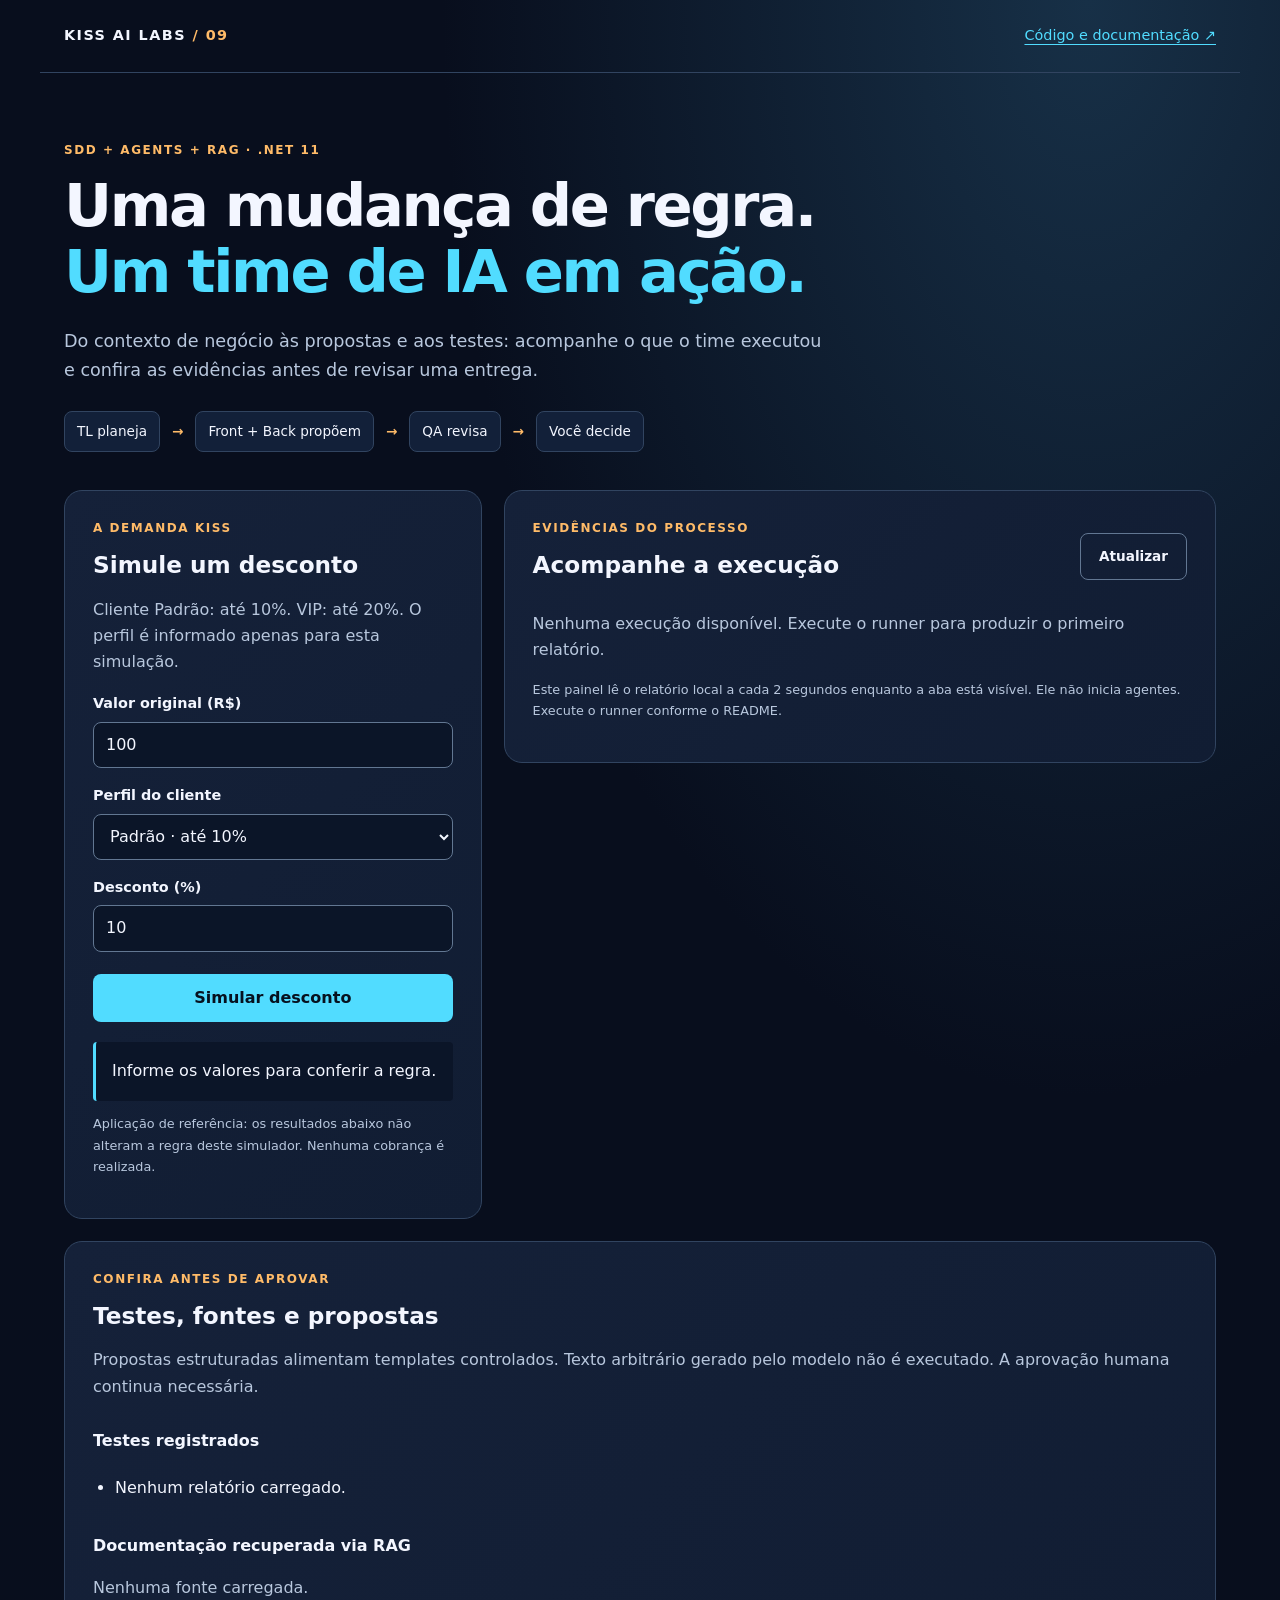
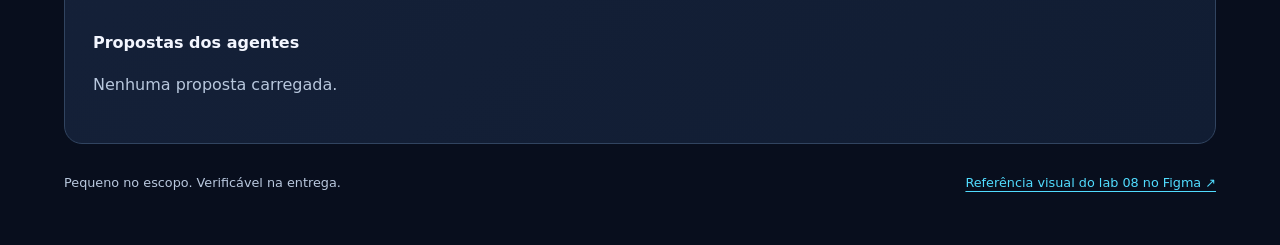
==== 09-ai-squad/app/wwwroot/index.html @ a203a57a "lab09" ====
<!doctype html>
<html lang="pt-BR">
<head><meta charset="utf-8"><meta name="viewport" content="width=device-width,initial-scale=1"><title>KISS AI Squad · Lab 09</title><link rel="stylesheet" href="styles.css"><script src="app.js" defer></script></head>
<body>
<a class="skip" href="#main">Pular para o conteúdo</a>
<header class="top"><a class="brand" href="https://ueidesantos.github.io/kiss-ai-labs/">KISS AI LABS <span>/ 09</span></a><a href="https://github.com/ueidesantos/kiss-ai-labs/tree/main/09-ai-squad">Código e documentação ↗</a></header>
<main id="main">
<section class="hero"><p class="eyebrow">SDD + AGENTS + RAG · .NET 11</p><h1>Uma mudança de regra.<br><span>Um time de IA em ação.</span></h1><p class="intro">Do contexto de negócio às propostas e aos testes: acompanhe o que o time executou e confira as evidências antes de revisar uma entrega.</p><div class="flow" aria-label="Fluxo do time"><span>TL planeja</span><b aria-hidden="true">→</b><span>Front + Back propõem</span><b aria-hidden="true">→</b><span>QA revisa</span><b aria-hidden="true">→</b><span>Você decide</span></div></section>
<div class="columns">
<section class="card simulator" aria-labelledby="sim-title"><p class="eyebrow">A DEMANDA KISS</p><h2 id="sim-title">Simule um desconto</h2><p>Cliente Padrão: até 10%. VIP: até 20%. O perfil é informado apenas para esta simulação.</p>
<form id="discount-form"><label for="amount">Valor original (R$)</label><input id="amount" name="amount" type="number" inputmode="decimal" min="0.01" max="1000000000" step="0.01" value="100" required><label for="customer-type">Perfil do cliente</label><select id="customer-type" name="customerType"><option value="standard">Padrão · até 10%</option><option value="vip">VIP · até 20%</option></select><label for="discount">Desconto (%)</label><input id="discount" name="discount" type="number" inputmode="decimal" min="0" max="20" step="0.01" value="10" required><button type="submit" id="simulate">Simular desconto</button></form>
<div id="result" class="result" role="status" aria-live="polite" aria-atomic="true">Informe os valores para conferir a regra.</div><p class="note">Aplicação de referência: os resultados abaixo não alteram a regra deste simulador. Nenhuma cobrança é realizada.</p></section>
<section class="card" aria-labelledby="run-title"><div class="section-heading"><div><p class="eyebrow">EVIDÊNCIAS DO PROCESSO</p><h2 id="run-title">Acompanhe a execução</h2></div><button id="refresh" class="secondary" type="button">Atualizar</button></div><p id="run-message" role="status" aria-live="polite">Consultando execução…</p><div id="run-content" hidden><div class="badges"><span id="mode" class="badge"></span><span id="run-status" class="badge"></span></div><p id="mode-explanation" class="note"></p><dl class="metrics"><div><dt>Chamadas ao modelo</dt><dd id="model-calls">—</dd></div><div><dt>Tokens informados</dt><dd id="tokens">—</dd></div><div><dt>Correções</dt><dd id="corrections">—</dd></div></dl><ol id="events" class="events" aria-label="Eventos registrados"></ol></div><p class="note">Este painel lê o relatório local a cada 2 segundos enquanto a aba está visível. Ele não inicia agentes. Execute o runner conforme o README.</p></section>
</div>
<section class="card evidence" aria-labelledby="evidence-title"><p class="eyebrow">CONFIRA ANTES DE APROVAR</p><h2 id="evidence-title">Testes, fontes e propostas</h2><p>Propostas estruturadas alimentam templates controlados. Texto arbitrário gerado pelo modelo não é executado. A aprovação humana continua necessária.</p><h3>Testes registrados</h3><ul id="tests" class="test-list"><li>Nenhum relatório carregado.</li></ul><h3>Documentação recuperada via RAG</h3><div id="sources"><p>Nenhuma fonte carregada.</p></div><h3>Propostas dos agentes</h3><div id="proposals"><p>Nenhuma proposta carregada.</p></div></section>
<footer><span>Pequeno no escopo. Verificável na entrega.</span><a href="https://www.figma.com/community/file/1691245874203095002/kissproject-4-codex">Referência visual do lab 08 no Figma ↗</a></footer>
</main></body></html>
---- 09-ai-squad/app/wwwroot/styles.css ----
:root{color-scheme:dark;--bg:#080e1d;--panel:#111d33;--line:#314460;--text:#f3f6ff;--muted:#b8c7dd;--cyan:#51dcff;--amber:#ffbb68;--red:#ffacb5;--green:#9be2b4;font-family:system-ui,-apple-system,BlinkMacSystemFont,"Segoe UI",sans-serif}*{box-sizing:border-box}body{margin:0;background:radial-gradient(ellipse at 85% 0,#173047 0,transparent 42%),var(--bg);color:var(--text);line-height:1.65}a{color:var(--cyan);text-underline-offset:4px}a:hover{color:var(--text)}.top,main{max-width:1200px;margin:auto;padding:24px}.top{display:flex;justify-content:space-between;gap:20px;border-bottom:1px solid var(--line);font-size:.9rem}.brand{font-weight:800;letter-spacing:.1em;text-decoration:none;color:var(--text)}.brand span{color:var(--amber)}.hero{padding:44px 0 38px}.eyebrow{font-size:.75rem;font-weight:800;letter-spacing:.13em;color:var(--amber);margin:0 0 12px}h1{font-size:clamp(2.1rem,5vw,3.7rem);line-height:1.12;letter-spacing:-.04em;margin:0 0 22px}h1 span{color:var(--cyan)}.intro{max-width:760px;color:var(--muted);font-size:1.1rem}.flow{display:flex;align-items:center;flex-wrap:wrap;gap:12px;margin-top:26px;font-size:.85rem}.flow span{border:1px solid var(--line);border-radius:8px;padding:8px 12px;background:#122039}.flow b{color:var(--amber)}.columns{display:grid;grid-template-columns:minmax(260px,.85fr) minmax(0,1.45fr);gap:22px;align-items:start}.card{border:1px solid var(--line);border-radius:18px;padding:28px;background:linear-gradient(135deg,#152139,var(--panel));min-width:0}.card p{color:var(--muted)}.card .eyebrow{color:var(--amber)}h2{font-size:1.45rem;line-height:1.3;margin:0 0 14px}h3{font-size:1rem;margin-top:28px}label{display:block;margin:16px 0 6px;font-size:.9rem;font-weight:600}input,select,button{font:inherit}input,select{width:100%;min-height:46px;background:#0b1528;border:1px solid #627792;border-radius:8px;color:var(--text);padding:9px 12px}button{border:0;border-radius:8px;background:var(--cyan);color:#06111f;font-weight:750;padding:11px 18px;cursor:pointer}form button{width:100%;margin-top:22px}button:disabled{opacity:.65;cursor:wait}button:hover:not(:disabled){filter:brightness(1.12)}:focus-visible{outline:3px solid var(--amber);outline-offset:4px}.secondary{background:transparent;border:1px solid #627792;color:var(--text);font-size:.85rem}.result{margin-top:20px;padding:16px;background:#0b1528;border-left:3px solid var(--cyan);border-radius:4px;white-space:pre-line}.result.error{border-color:var(--red);color:var(--red)}.note{font-size:.8rem}.section-heading{display:flex;align-items:center;justify-content:space-between;gap:16px}.badges{display:flex;gap:8px;flex-wrap:wrap}.badge{font-size:.8rem;border:1px solid #627792;padding:3px 10px;border-radius:100px;color:var(--cyan)}.metrics{display:grid;grid-template-columns:repeat(3,1fr);gap:12px;margin:20px 0}.metrics div{background:#0b1528;padding:12px;border-radius:8px}.metrics dt{font-size:.7rem;color:var(--muted)}.metrics dd{margin:4px 0 0;font-size:1.4rem;color:var(--amber);overflow-wrap:anywhere}.events{list-style:none;padding:0;margin:0}.events li{border-left:2px solid var(--line);padding:8px 0 14px 18px;margin-left:6px;overflow-wrap:anywhere}.event-role{color:var(--cyan);font-size:.85rem;font-weight:750}.event-time{font-size:.75rem;color:var(--muted);margin-left:10px}.events p{margin:4px 0}.evidence{margin-top:22px}.test-list{padding-left:22px}.test-list li{padding:4px 0;overflow-wrap:anywhere}.passed{color:var(--green)}.failed{color:var(--red)}details{margin:10px 0;border:1px solid var(--line);border-radius:8px;padding:12px 16px}summary{cursor:pointer;overflow-wrap:anywhere}pre{white-space:pre-wrap;overflow-wrap:anywhere;font-size:.85rem;color:var(--muted)}.source-meta{font-size:.75rem;overflow-wrap:anywhere}footer{padding:28px 0;display:flex;justify-content:space-between;flex-wrap:wrap;gap:16px;color:var(--muted);font-size:.8rem}.skip{position:absolute;top:-100px;left:16px;padding:12px;background:var(--panel);z-index:2}.skip:focus{top:10px}[hidden]{display:none!important}@media(max-width:760px){.columns{grid-template-columns:1fr}.top,main{padding:20px}.top{flex-wrap:wrap}.hero{padding:30px 0}.card{padding:22px}.metrics{gap:8px}.section-heading{align-items:flex-start}.flow{gap:8px;font-size:.75rem}}@media(prefers-reduced-motion:reduce){*{scroll-behavior:auto!important}}
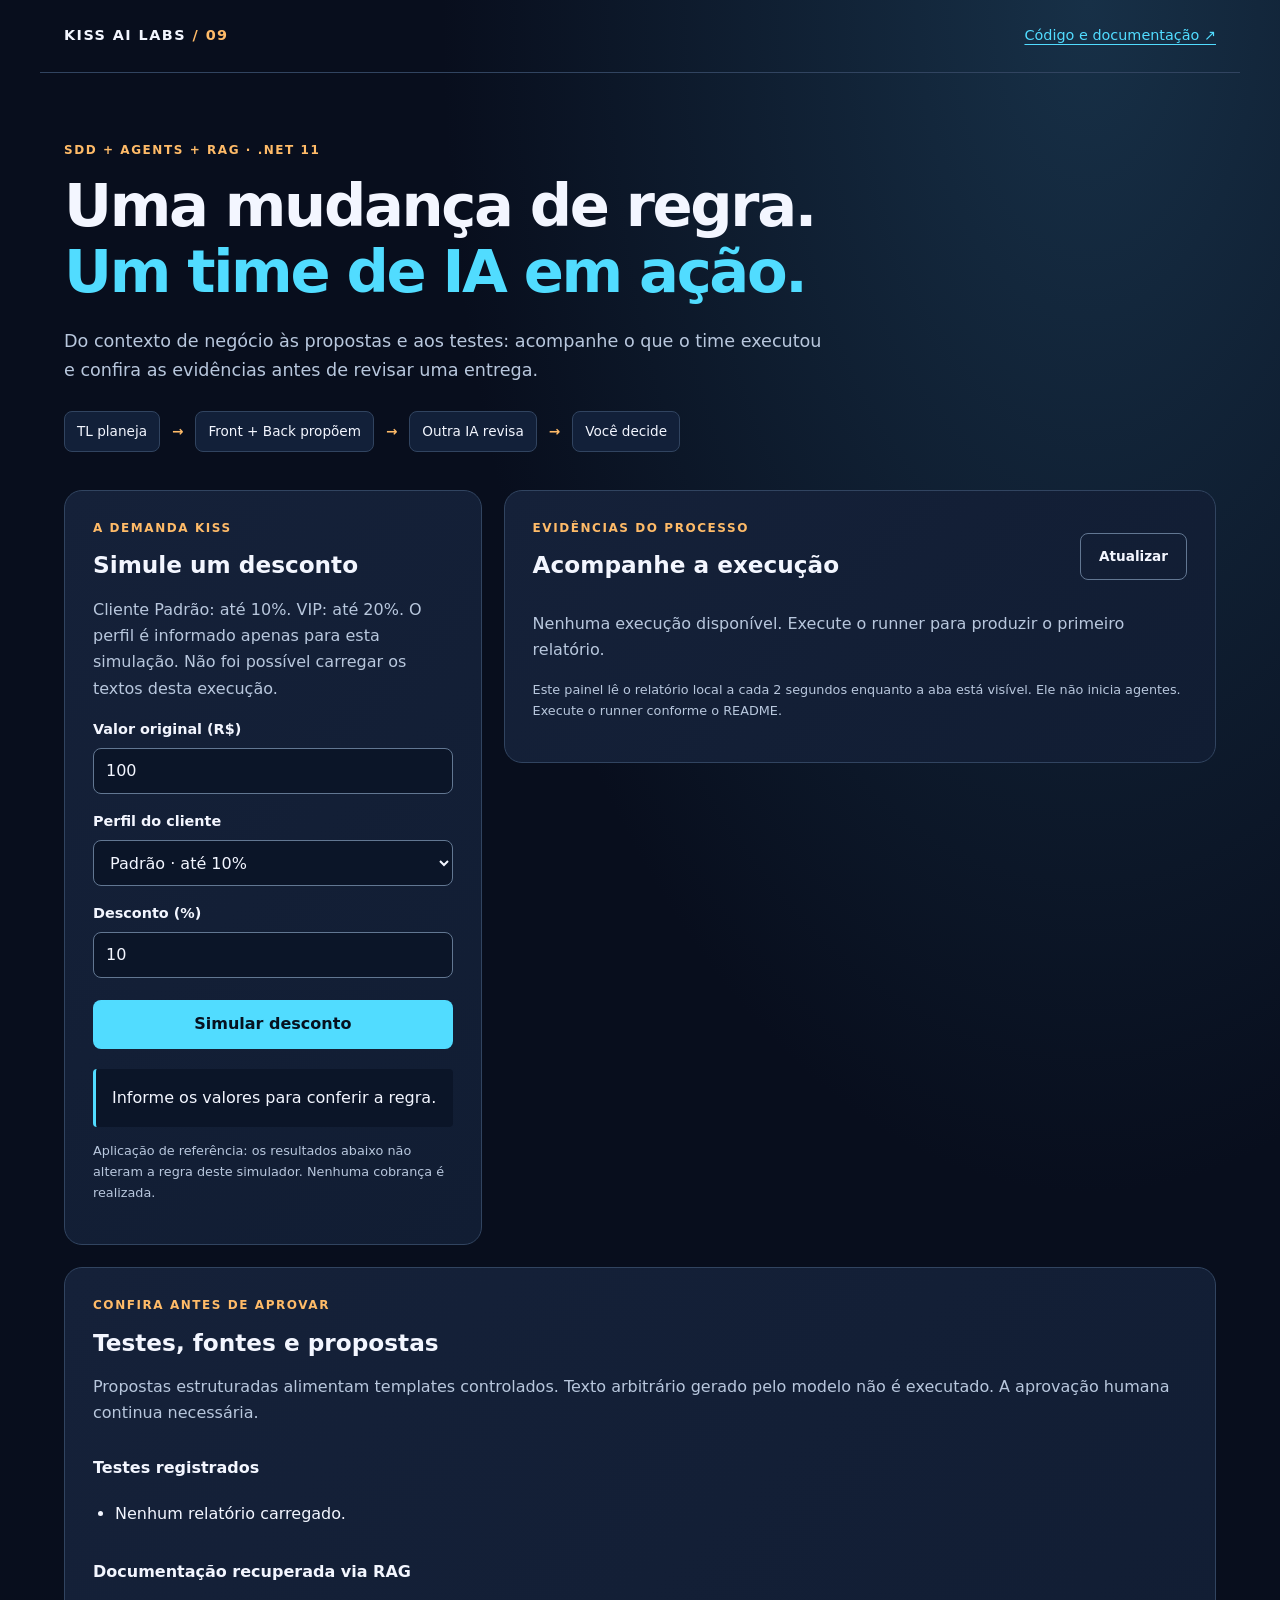
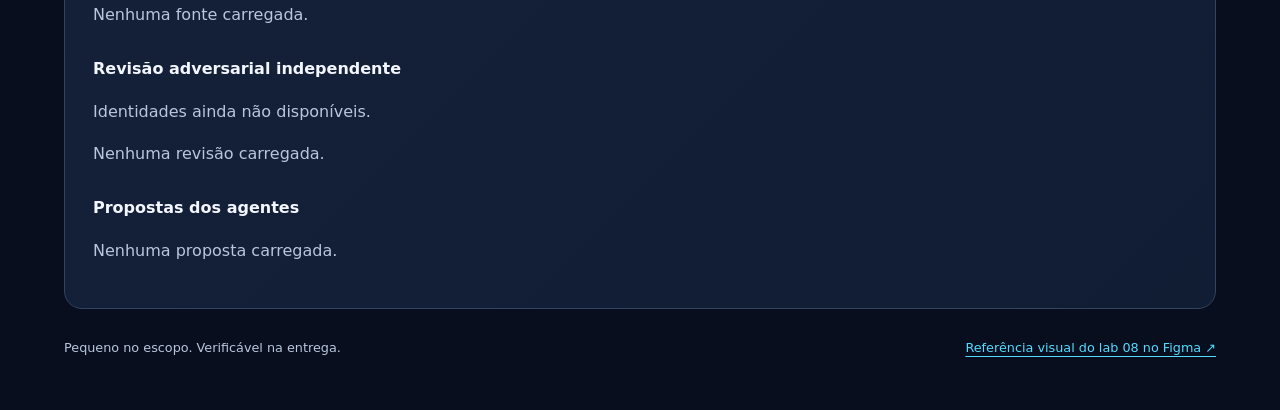
==== commit f26193cf: "lab09" ====
--- a/09-ai-squad/app/wwwroot/index.html
+++ b/09-ai-squad/app/wwwroot/index.html
@@ -5,13 +5,14 @@
 <a class="skip" href="#main">Pular para o conteúdo</a>
 <header class="top"><a class="brand" href="https://ueidesantos.github.io/kiss-ai-labs/">KISS AI LABS <span>/ 09</span></a><a href="https://github.com/ueidesantos/kiss-ai-labs/tree/main/09-ai-squad">Código e documentação ↗</a></header>
 <main id="main">
-<section class="hero"><p class="eyebrow">SDD + AGENTS + RAG · .NET 11</p><h1>Uma mudança de regra.<br><span>Um time de IA em ação.</span></h1><p class="intro">Do contexto de negócio às propostas e aos testes: acompanhe o que o time executou e confira as evidências antes de revisar uma entrega.</p><div class="flow" aria-label="Fluxo do time"><span>TL planeja</span><b aria-hidden="true">→</b><span>Front + Back propõem</span><b aria-hidden="true">→</b><span>QA revisa</span><b aria-hidden="true">→</b><span>Você decide</span></div></section>
+<section class="hero"><p class="eyebrow">SDD + AGENTS + RAG · .NET 11</p><h1>Uma mudança de regra.<br><span>Um time de IA em ação.</span></h1><p class="intro">Do contexto de negócio às propostas e aos testes: acompanhe o que o time executou e confira as evidências antes de revisar uma entrega.</p><div class="flow" aria-label="Fluxo do time"><span>TL planeja</span><b aria-hidden="true">→</b><span>Front + Back propõem</span><b aria-hidden="true">→</b><span>Outra IA revisa</span><b aria-hidden="true">→</b><span>Você decide</span></div></section>
 <div class="columns">
-<section class="card simulator" aria-labelledby="sim-title"><p class="eyebrow">A DEMANDA KISS</p><h2 id="sim-title">Simule um desconto</h2><p>Cliente Padrão: até 10%. VIP: até 20%. O perfil é informado apenas para esta simulação.</p>
-<form id="discount-form"><label for="amount">Valor original (R$)</label><input id="amount" name="amount" type="number" inputmode="decimal" min="0.01" max="1000000000" step="0.01" value="100" required><label for="customer-type">Perfil do cliente</label><select id="customer-type" name="customerType"><option value="standard">Padrão · até 10%</option><option value="vip">VIP · até 20%</option></select><label for="discount">Desconto (%)</label><input id="discount" name="discount" type="number" inputmode="decimal" min="0" max="20" step="0.01" value="10" required><button type="submit" id="simulate">Simular desconto</button></form>
+<section class="card simulator" aria-labelledby="sim-title"><p class="eyebrow">A DEMANDA KISS</p><h2 id="sim-title">Simule um desconto</h2><p id="sim-help">Cliente Padrão: até 10%. VIP: até 20%. O perfil é informado apenas para esta simulação.</p>
+<form id="discount-form"><label for="amount">Valor original (R$)</label><input id="amount" name="amount" type="number" inputmode="decimal" min="0.01" max="1000000000" step="0.01" value="100" required><label for="customer-type">Perfil do cliente</label><select id="customer-type" name="customerType"><option id="standard-label" value="standard">Padrão · até 10%</option><option id="vip-label" value="vip">VIP · até 20%</option></select><label for="discount">Desconto (%)</label><input id="discount" name="discount" type="number" inputmode="decimal" min="0" max="20" step="0.01" value="10" required><button type="submit" id="simulate">Simular desconto</button></form>
 <div id="result" class="result" role="status" aria-live="polite" aria-atomic="true">Informe os valores para conferir a regra.</div><p class="note">Aplicação de referência: os resultados abaixo não alteram a regra deste simulador. Nenhuma cobrança é realizada.</p></section>
 <section class="card" aria-labelledby="run-title"><div class="section-heading"><div><p class="eyebrow">EVIDÊNCIAS DO PROCESSO</p><h2 id="run-title">Acompanhe a execução</h2></div><button id="refresh" class="secondary" type="button">Atualizar</button></div><p id="run-message" role="status" aria-live="polite">Consultando execução…</p><div id="run-content" hidden><div class="badges"><span id="mode" class="badge"></span><span id="run-status" class="badge"></span></div><p id="mode-explanation" class="note"></p><dl class="metrics"><div><dt>Chamadas ao modelo</dt><dd id="model-calls">—</dd></div><div><dt>Tokens informados</dt><dd id="tokens">—</dd></div><div><dt>Correções</dt><dd id="corrections">—</dd></div></dl><ol id="events" class="events" aria-label="Eventos registrados"></ol></div><p class="note">Este painel lê o relatório local a cada 2 segundos enquanto a aba está visível. Ele não inicia agentes. Execute o runner conforme o README.</p></section>
 </div>
-<section class="card evidence" aria-labelledby="evidence-title"><p class="eyebrow">CONFIRA ANTES DE APROVAR</p><h2 id="evidence-title">Testes, fontes e propostas</h2><p>Propostas estruturadas alimentam templates controlados. Texto arbitrário gerado pelo modelo não é executado. A aprovação humana continua necessária.</p><h3>Testes registrados</h3><ul id="tests" class="test-list"><li>Nenhum relatório carregado.</li></ul><h3>Documentação recuperada via RAG</h3><div id="sources"><p>Nenhuma fonte carregada.</p></div><h3>Propostas dos agentes</h3><div id="proposals"><p>Nenhuma proposta carregada.</p></div></section>
+<section class="card evidence" aria-labelledby="evidence-title"><p class="eyebrow">CONFIRA ANTES DE APROVAR</p><h2 id="evidence-title">Testes, fontes e propostas</h2><p>Propostas estruturadas alimentam templates controlados. Texto arbitrário gerado pelo modelo não é executado. A aprovação humana continua necessária.</p><h3>Testes registrados</h3><ul id="tests" class="test-list"><li>Nenhum relatório carregado.</li></ul><h3>Documentação recuperada via RAG</h3><div id="sources"><p>Nenhuma fonte carregada.</p></div><h3>Revisão adversarial independente</h3><p id="model-identities">Identidades ainda não disponíveis.</p><div id="reviews"><p>Nenhuma revisão carregada.</p></div><h3>Propostas dos agentes</h3><div id="proposals"><p>Nenhuma proposta carregada.</p></div></section>
 <footer><span>Pequeno no escopo. Verificável na entrega.</span><a href="https://www.figma.com/community/file/1691245874203095002/kissproject-4-codex">Referência visual do lab 08 no Figma ↗</a></footer>
 </main></body></html>
+
